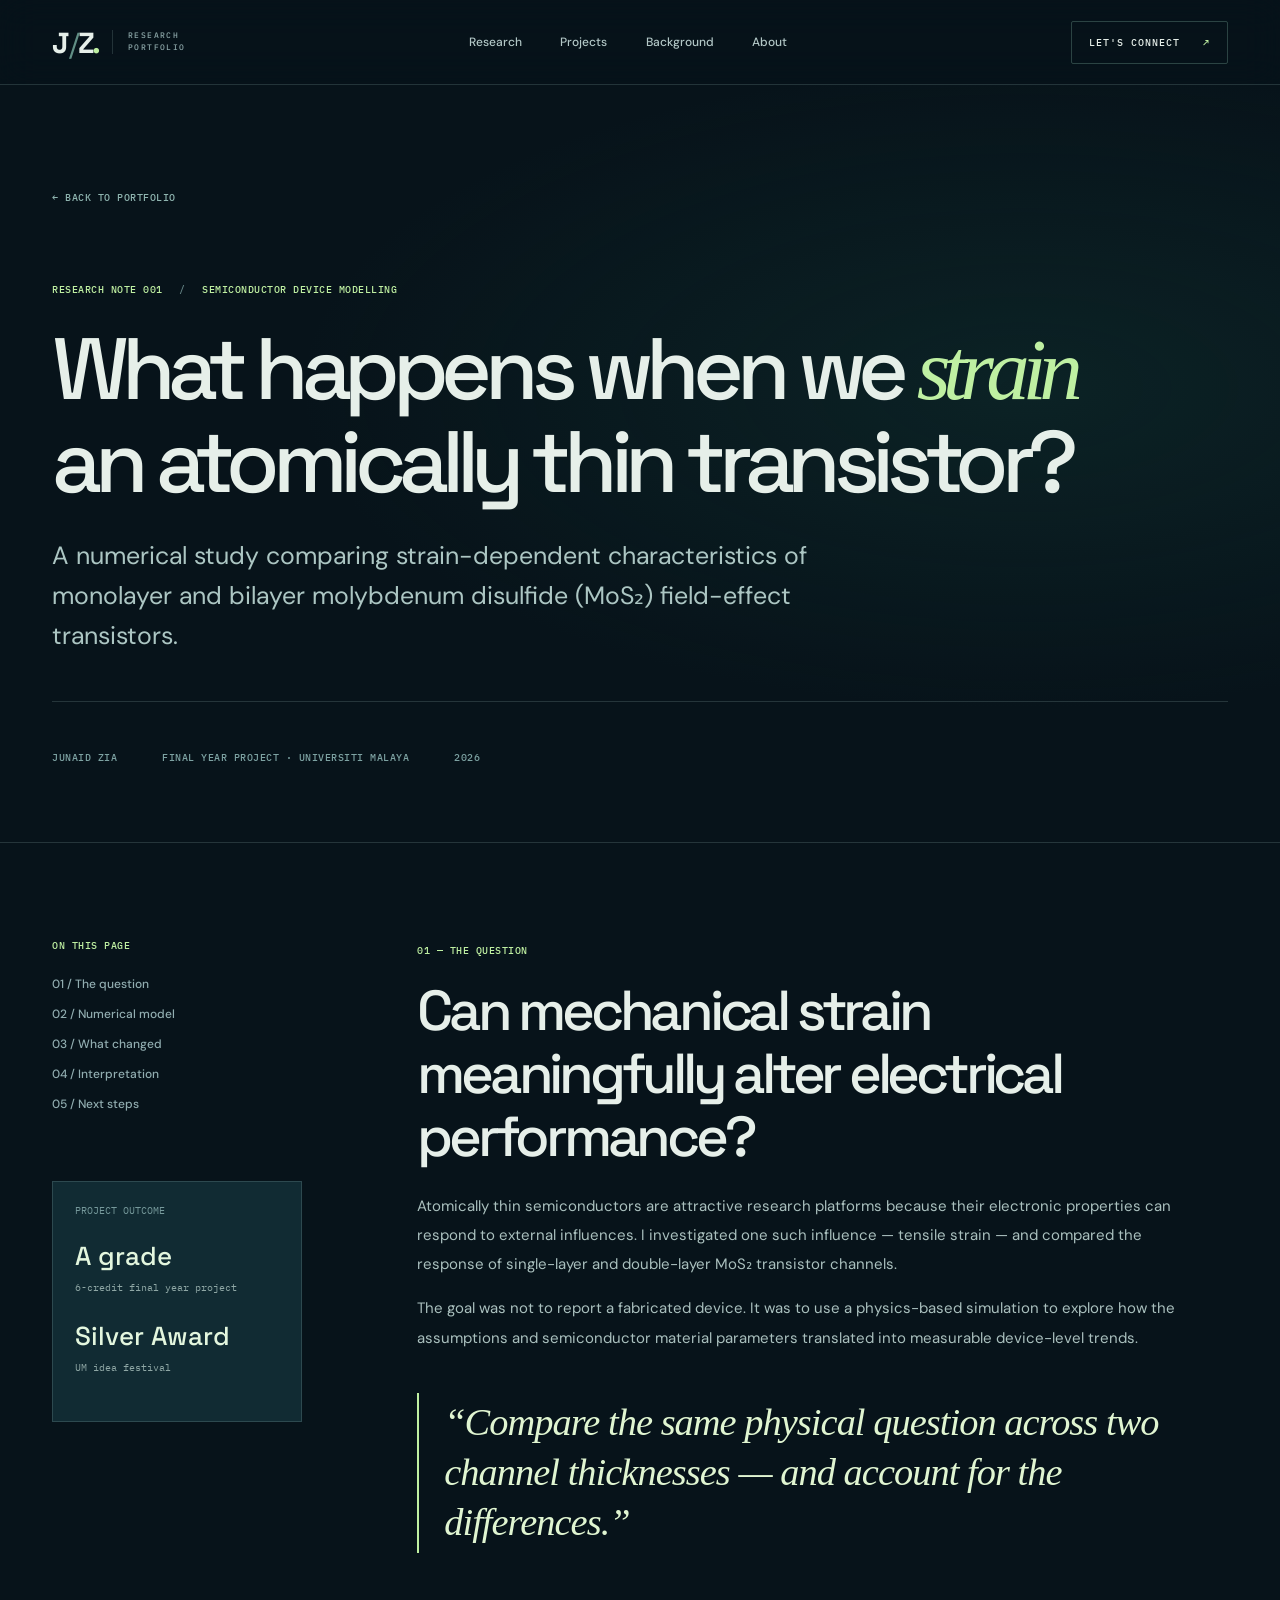
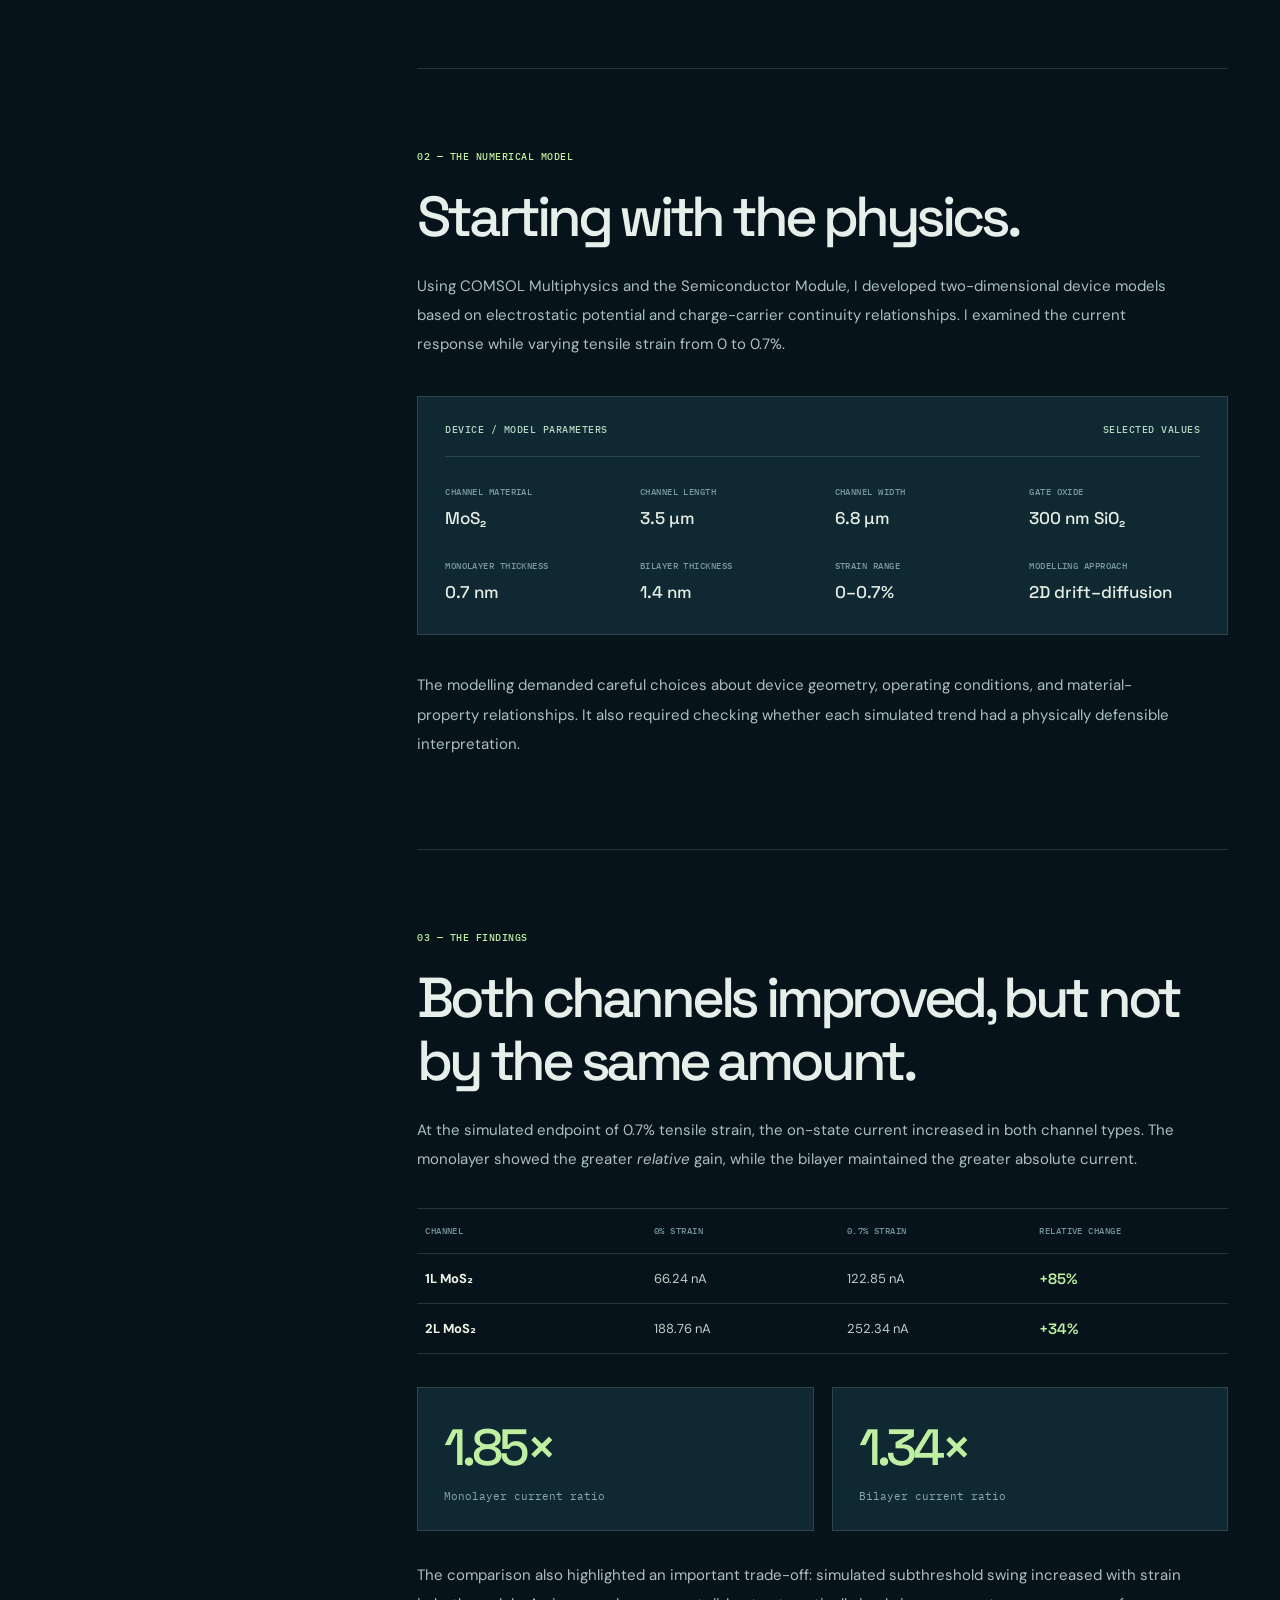
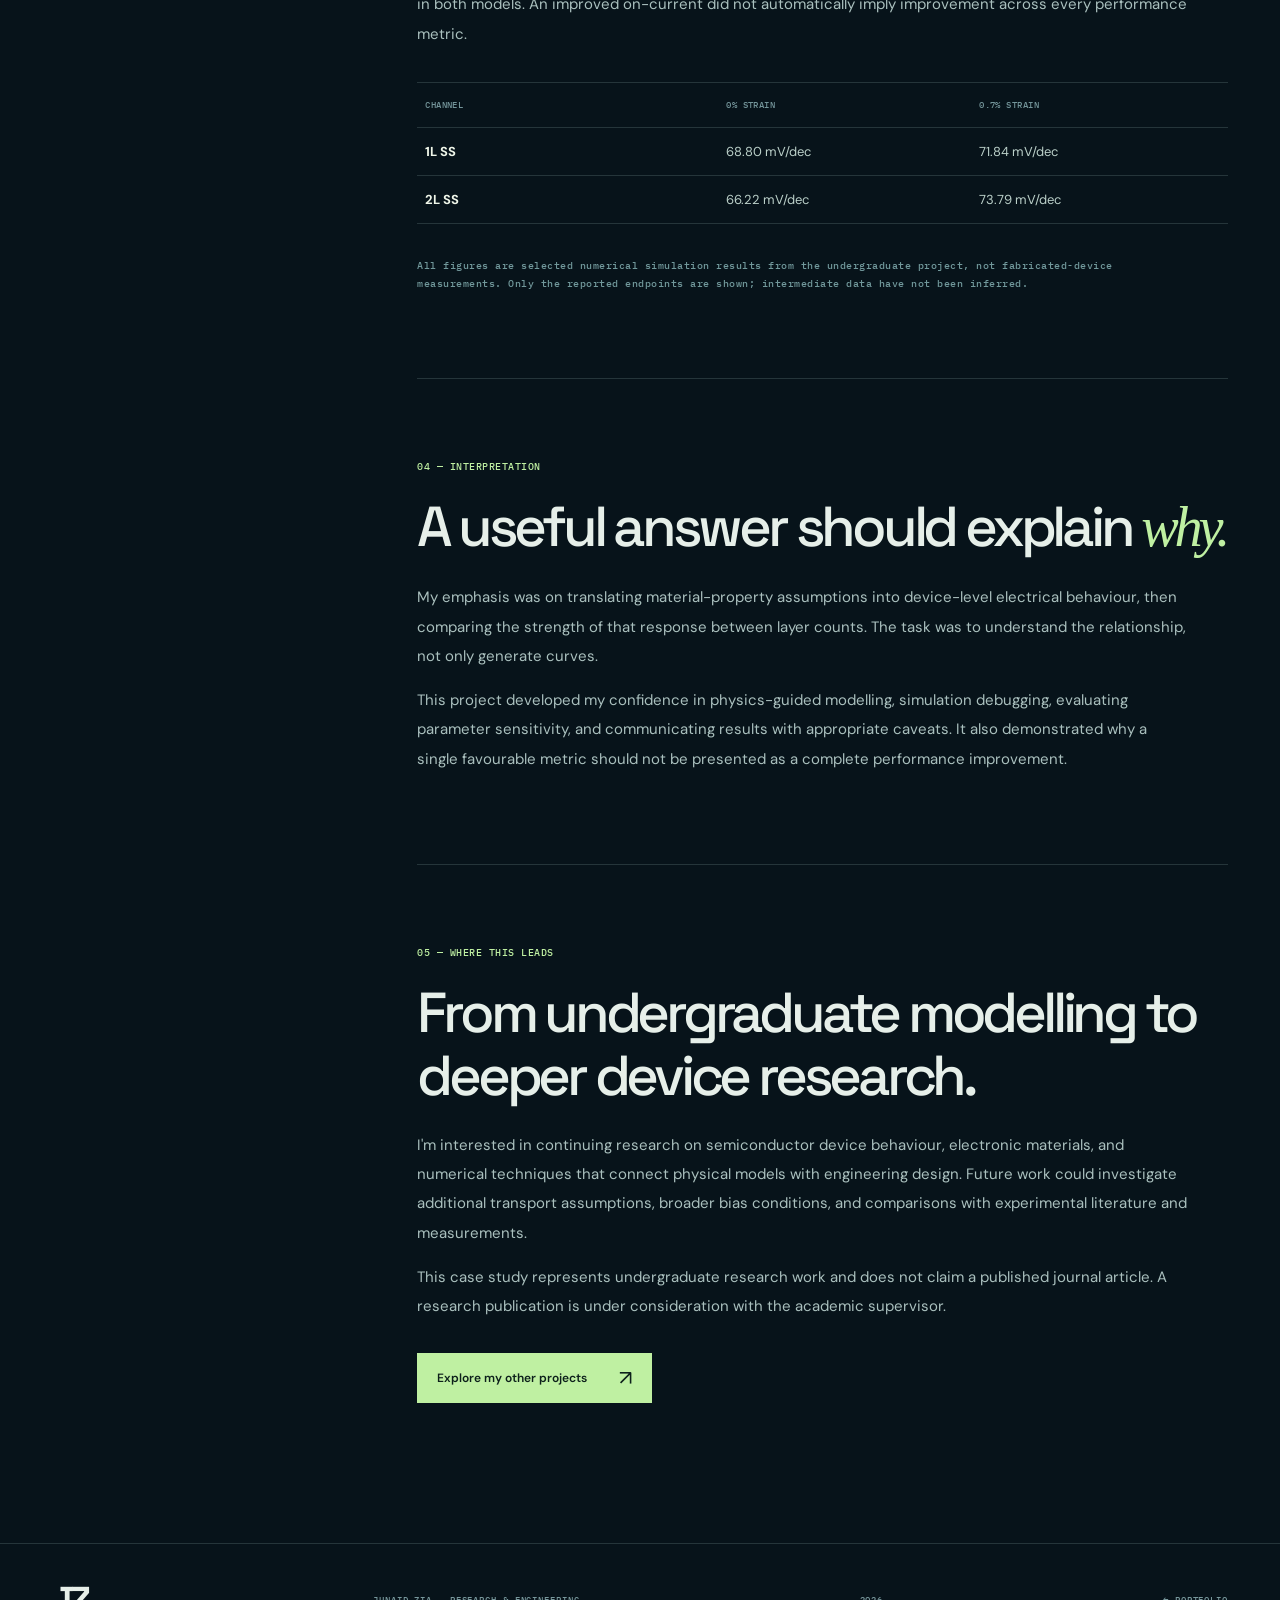
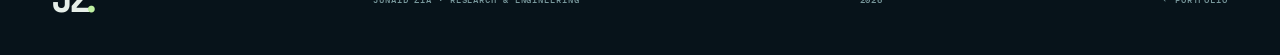
==== research.html @ 9c941b75 "Add files via upload" ====
<!DOCTYPE html>
<html lang="en"><head><meta charset="UTF-8"><meta name="viewport" content="width=device-width,initial-scale=1"><meta name="theme-color" content="#07131a"><meta name="description" content="An undergraduate research case study on strain-dependent performance of monolayer and bilayer MoS₂ transistors, including numerical modelling and key results."><link rel="icon" href="favicon.svg" type="image/svg+xml"><link rel="preconnect" href="https://fonts.googleapis.com"><link rel="preconnect" href="https://fonts.gstatic.com" crossorigin><link href="https://fonts.googleapis.com/css2?family=DM+Sans:wght@400;450;500;600;700&family=Space+Grotesk:wght@400;500;600;700&family=IBM+Plex+Mono:wght@400;500;600&display=swap" rel="stylesheet"><link rel="stylesheet" href="styles.css"><title>MoS₂ Field-Effect Transistors — Research Case Study | Junaid Zia</title></head>
<body><a class="skip-link" href="#main">Skip to content</a><header class="site-header"><div class="container nav-bar"><a href="index.html" class="brand"><span class="brand-mark">J<span class="mark-slit">/</span>Z<span class="brand-dot">.</span></span><span class="brand-sub">RESEARCH<br>PORTFOLIO</span></a><nav class="nav-links" id="site-nav" aria-label="Main navigation"><a href="index.html#work">Research</a><a href="index.html#projects">Projects</a><a href="index.html#experience">Background</a><a href="index.html#about">About</a></nav><a href="index.html#connect" class="nav-cta">LET'S CONNECT <span aria-hidden="true">↗</span></a><button class="menu-toggle" type="button" aria-label="Open navigation" aria-expanded="false" aria-controls="site-nav"><span></span><span></span></button></div></header>
<main id="main"><section class="article-hero"><div class="container"><a class="article-back" href="index.html#work">← BACK TO PORTFOLIO</a><div class="article-label">RESEARCH NOTE 001 <span>/</span> SEMICONDUCTOR DEVICE MODELLING</div><h1>What happens when we <em>strain</em> an atomically thin transistor?</h1><p class="article-deck">A numerical study comparing strain-dependent characteristics of monolayer and bilayer molybdenum disulfide (MoS₂) field-effect transistors.</p><div class="article-meta"><span>JUNAID ZIA</span><span>FINAL YEAR PROJECT · UNIVERSITI MALAYA</span><span>2026</span></div></div></section>
<section class="article-body"><div class="container article-layout"><aside class="article-aside"><div class="side-sticky"><span class="side-label">ON THIS PAGE</span><a href="#question">01 / The question</a><a href="#model">02 / Numerical model</a><a href="#findings">03 / What changed</a><a href="#interpretation">04 / Interpretation</a><a href="#next">05 / Next steps</a><div class="aside-callout"><span>PROJECT OUTCOME</span><strong>A grade</strong><small>6-credit final year project</small><strong>Silver Award</strong><small>UM idea festival</small></div></div></aside><div class="article-content"><section id="question" class="article-block"><span class="article-number">01 — THE QUESTION</span><h2>Can mechanical strain meaningfully alter electrical performance?</h2><p>Atomically thin semiconductors are attractive research platforms because their electronic properties can respond to external influences. I investigated one such influence — tensile strain — and compared the response of single-layer and double-layer MoS₂ transistor channels.</p><p>The goal was not to report a fabricated device. It was to use a physics-based simulation to explore how the assumptions and semiconductor material parameters translated into measurable device-level trends.</p><div class="research-pullquote">“Compare the same physical question across two channel thicknesses — and account for the differences.”</div></section>
<section id="model" class="article-block"><span class="article-number">02 — THE NUMERICAL MODEL</span><h2>Starting with the physics.</h2><p>Using COMSOL Multiphysics and the Semiconductor Module, I developed two-dimensional device models based on electrostatic potential and charge-carrier continuity relationships. I examined the current response while varying tensile strain from 0 to 0.7%.</p><div class="research-parameter-card"><div class="param-title"><span>DEVICE / MODEL PARAMETERS</span><span>SELECTED VALUES</span></div><div class="parameter-grid"><div><small>CHANNEL MATERIAL</small><strong>MoS₂</strong></div><div><small>CHANNEL LENGTH</small><strong>3.5 µm</strong></div><div><small>CHANNEL WIDTH</small><strong>6.8 µm</strong></div><div><small>GATE OXIDE</small><strong>300 nm SiO₂</strong></div><div><small>MONOLAYER THICKNESS</small><strong>0.7 nm</strong></div><div><small>BILAYER THICKNESS</small><strong>1.4 nm</strong></div><div><small>STRAIN RANGE</small><strong>0–0.7%</strong></div><div><small>MODELLING APPROACH</small><strong>2D drift–diffusion</strong></div></div></div><p>The modelling demanded careful choices about device geometry, operating conditions, and material-property relationships. It also required checking whether each simulated trend had a physically defensible interpretation.</p></section>
<section id="findings" class="article-block"><span class="article-number">03 — THE FINDINGS</span><h2>Both channels improved, but not by the same amount.</h2><p>At the simulated endpoint of 0.7% tensile strain, the on-state current increased in both channel types. The monolayer showed the greater <em>relative</em> gain, while the bilayer maintained the greater absolute current.</p><div class="research-data-table"><div class="data-header"><span>CHANNEL</span><span>0% STRAIN</span><span>0.7% STRAIN</span><span>RELATIVE CHANGE</span></div><div class="data-row"><strong>1L MoS₂</strong><span>66.24 nA</span><span>122.85 nA</span><em>+85%</em></div><div class="data-row"><strong>2L MoS₂</strong><span>188.76 nA</span><span>252.34 nA</span><em>+34%</em></div></div><div class="finding-stats"><div><strong>1.85×</strong><p>Monolayer current ratio</p></div><div><strong>1.34×</strong><p>Bilayer current ratio</p></div></div><p>The comparison also highlighted an important trade-off: simulated subthreshold swing increased with strain in both models. An improved on-current did not automatically imply improvement across every performance metric.</p><div class="research-data-table swing-table"><div class="data-header"><span>CHANNEL</span><span>0% STRAIN</span><span>0.7% STRAIN</span></div><div class="data-row"><strong>1L SS</strong><span>68.80 mV/dec</span><span>71.84 mV/dec</span></div><div class="data-row"><strong>2L SS</strong><span>66.22 mV/dec</span><span>73.79 mV/dec</span></div></div><p class="small-note">All figures are selected numerical simulation results from the undergraduate project, not fabricated-device measurements. Only the reported endpoints are shown; intermediate data have not been inferred.</p></section>
<section id="interpretation" class="article-block"><span class="article-number">04 — INTERPRETATION</span><h2>A useful answer should explain <em>why.</em></h2><p>My emphasis was on translating material-property assumptions into device-level electrical behaviour, then comparing the strength of that response between layer counts. The task was to understand the relationship, not only generate curves.</p><p>This project developed my confidence in physics-guided modelling, simulation debugging, evaluating parameter sensitivity, and communicating results with appropriate caveats. It also demonstrated why a single favourable metric should not be presented as a complete performance improvement.</p></section>
<section id="next" class="article-block"><span class="article-number">05 — WHERE THIS LEADS</span><h2>From undergraduate modelling to deeper device research.</h2><p>I'm interested in continuing research on semiconductor device behaviour, electronic materials, and numerical techniques that connect physical models with engineering design. Future work could investigate additional transport assumptions, broader bias conditions, and comparisons with experimental literature and measurements.</p><p>This case study represents undergraduate research work and does not claim a published journal article. A research publication is under consideration with the academic supervisor.</p><a href="index.html#projects" class="button button-primary"><span>Explore my other projects</span><span class="button-arrow" aria-hidden="true">↗</span></a></section></div></div></section></main><footer class="footer"><div class="container footer-layout"><a href="index.html" class="footer-brand">JZ<span>.</span></a><span>JUNAID ZIA · RESEARCH & ENGINEERING</span><span>2026</span><a href="index.html">← PORTFOLIO</a></div></footer><script src="script.js" defer></script></body></html>
---- styles.css ----
:root{--bg:#07131a;--bg2:#091a21;--bg3:#102630;--ink:#e6efe9;--dim:#95a7a9;--quiet:#668087;--stroke:rgba(190,230,222,.16);--mint:#bff0a2;--mint2:#69d5b3;--font-head:'Space Grotesk','DM Sans',system-ui,sans-serif;--font-body:'DM Sans',system-ui,sans-serif;--mono:'IBM Plex Mono',monospace}
*{box-sizing:border-box}html{scroll-behavior:smooth;scroll-padding-top:92px}body{margin:0;background:var(--bg);color:var(--ink);font-family:var(--font-body);-webkit-font-smoothing:antialiased}body::selection{background:var(--mint);color:var(--bg)}a{color:inherit;text-decoration:none}button{font:inherit}svg{display:block;max-width:100%}.container{width:min(1420px,calc(100% - 104px));margin-inline:auto}.section{padding:135px 0}.section-frame{position:relative}h1,h2,h3,p{margin-top:0}h1,h2,h3{font-family:var(--font-head)}h2{font-size:clamp(45px,6.1vw,91px);letter-spacing:-.075em;line-height:1.04;font-weight:500}h3{font-weight:500}.serif-italic{font-family:Georgia,'Times New Roman',serif;font-style:italic;font-weight:400;letter-spacing:-.075em;color:var(--mint)}.overline,.section-index,.kicker,.tagline,.project-category,.project-tags,.band-label{font:500 11px/1.5 var(--mono);letter-spacing:.11em}.overline{color:var(--mint2);margin-bottom:16px}.section-index{color:#aac6c1;display:inline-block}.section-index span{opacity:.4;padding:0 9px}.skip-link{position:absolute;z-index:100;top:-60px;left:20px;background:var(--mint);color:#091a21;padding:12px 20px}.skip-link:focus{top:10px}.site-header{position:sticky;top:0;z-index:50;border-bottom:1px solid var(--stroke);background:rgba(7,19,26,.84);backdrop-filter:blur(18px);-webkit-backdrop-filter:blur(18px)}.nav-bar{height:84px;display:flex;align-items:center;justify-content:space-between;gap:30px}.brand{display:flex;align-items:center;gap:15px}.brand-mark{font:700 29px/1 var(--font-head);letter-spacing:-.12em}.mark-slit{color:#618f85;padding:0 2px;font-weight:400}.brand-dot,.footer-brand span{color:var(--mint)}.brand-sub{font:500 8px/1.45 var(--mono);letter-spacing:.17em;color:#8ea8aa;border-left:1px solid var(--stroke);padding-left:15px}.nav-links{display:flex;align-items:center;gap:clamp(20px,3vw,47px);font:500 12px var(--font-body);color:#b2c7c6}.nav-links a,.footer a,.button,.nav-cta{transition:color .25s,background .25s,transform .25s,border-color .25s}.nav-links a:hover,.footer a:hover{color:var(--mint)}.nav-cta{border:1px solid #83b2a14f;border-radius:2px;padding:14px 17px;font:500 10px var(--mono);letter-spacing:.1em;white-space:nowrap}.nav-cta span{color:var(--mint);padding-left:16px}.nav-cta:hover{border-color:var(--mint);background:#bff0a20b}.menu-toggle{display:none}.hero{overflow:hidden;min-height:735px;border-bottom:1px solid var(--stroke)}.hero-grid-glow{position:absolute;inset:0;pointer-events:none;background:radial-gradient(ellipse 62% 65% at 77% 48%,rgba(51,120,116,.14),transparent 70%),linear-gradient(90deg,transparent 49.95%,rgba(160,210,190,.05) 50%,transparent 50.1%);opacity:1}.hero-layout{position:relative;display:grid;grid-template-columns:minmax(0,1.1fr) minmax(0,.9fr);gap:44px;min-height:680px;align-items:center;padding-top:55px;padding-bottom:60px}.hero-copy{padding:26px 0 0;position:relative;z-index:2}.kicker{color:#b6cfc9;margin-bottom:31px}.kicker-sep{color:#5a7a7e;padding:0 11px}.availability-dot{width:7px;height:7px;display:inline-block;background:var(--mint);border-radius:50%;margin-right:9px;box-shadow:0 0 15px #8ed7a270}.hero h1{font-weight:500;font-size:clamp(58px,6.45vw,105px);line-height:1.02;letter-spacing:-.086em;margin:0 0 28px;white-space:nowrap}.hero h1 em{font-family:Georgia,'Times New Roman',serif;font-weight:400;letter-spacing:-.088em;color:var(--mint)}.hero-outline{color:#e5eee8}.terminal-dot{color:var(--mint)}.hero-subtitle{font:500 clamp(17px,1.5vw,23px)/1.44 var(--font-head);max-width:565px;letter-spacing:-.03em;margin-bottom:17px}.hero-bio{font-size:14px;color:var(--dim);line-height:1.85;max-width:555px;margin-bottom:26px}.hero-bio strong{color:#deeee4;font-weight:600}.hero-actions{display:flex;align-items:center;gap:23px;flex-wrap:wrap}.button{display:inline-flex;align-items:center;justify-content:space-between;gap:32px;padding:16px 19px;font:600 12px var(--font-body);border:1px solid transparent}.button-primary{background:var(--mint);color:#0d201b}.button-primary:hover{background:#d8ffd2;transform:translateY(-2px)}.button-arrow{font-size:21px;font-weight:400;line-height:13px}.button-ghost{color:#d2dfd7;padding-left:0}.button-ghost:hover{color:var(--mint)}.hero-stats{display:flex;gap:27px;align-items:center;margin-top:65px}.hero-stat{display:flex;gap:12px;align-items:flex-start}.hero-stat strong{font:500 31px/1 var(--font-head);letter-spacing:-.065em}.mint{color:var(--mint)}.hero-stat>span{padding-top:3px;font:500 10px/1.5 var(--mono);color:#dcece4;white-space:nowrap;letter-spacing:-.02em}.hero-stat small{font:400 8px/2 var(--mono);color:#7d999e;letter-spacing:0}.stat-rule{height:37px;width:1px;background:var(--stroke);flex:none}.hero-visual{position:relative;min-height:550px;overflow:hidden;border:1px solid rgba(152,202,184,.16);background:linear-gradient(135deg,rgba(26,54,62,.34),rgba(8,28,35,.68) 65%);box-shadow:inset 0 0 130px #203e3e29,0 20px 100px rgba(0,0,0,.12)}.hero-visual::before,.feature-visual::before{content:"";position:absolute;inset:0;pointer-events:none;background-image:linear-gradient(to right,#b9d8c908 1px,transparent 1px),linear-gradient(to bottom,#b9d8c908 1px,transparent 1px);background-size:36px 36px}.visual-topline,.visual-bottomline,.card-toplabel,.project-art-title,.project-art-bottom{position:absolute;z-index:5;left:25px;right:25px;display:flex;justify-content:space-between;gap:12px;font:500 9px var(--mono);letter-spacing:.09em;color:#9cb5b4}.visual-topline{top:24px}.visual-topline i{display:inline-block;background:var(--mint2);width:6px;height:6px;border-radius:100%;margin-right:9px}.visual-bottomline{bottom:21px;color:#79979b}.tiny-mint{color:var(--mint)}.lab-art{height:550px;position:relative}.device-svg{width:min(116%,700px);height:100%;position:absolute;left:50%;top:0;transform:translateX(-50%);filter:drop-shadow(0 25px 24px #0003)}.crosshair{position:absolute;width:16px;height:16px;border:1px solid #90b8ac3d;z-index:2}.crosshair::before,.crosshair::after{content:"";position:absolute;background:#93c2ac65}.crosshair::before{height:1px;width:24px;left:-5px;top:7px}.crosshair::after{width:1px;height:24px;top:-5px;left:7px}.crosshair-a{top:100px;left:38px}.crosshair-b{bottom:109px;right:36px}.art-annotation{position:absolute;z-index:3;font-family:var(--mono)}.art-annotation span{display:block;font-size:9px;color:#7a9e9d;margin-bottom:5px}.art-annotation strong{font-size:16px;color:#e2f9d6;font-weight:500}.art-annotation small{display:block;color:#78989a;font-size:8px;line-height:1.7;margin-top:7px}.annotation-left{top:146px;left:27px}.annotation-right{bottom:111px;right:19px}.scan-line{position:absolute;left:0;right:0;top:28%;height:1px;background:linear-gradient(90deg,transparent,#bafca65b,transparent);box-shadow:0 0 21px #bafca633;animation:scan 8s ease-in-out infinite alternate}@keyframes scan{to{top:82%}}.hero-bottom{display:flex;justify-content:space-between;align-items:center;position:relative;margin-top:-31px;padding-bottom:17px;font:500 9px var(--mono);color:#719193;letter-spacing:.16em}.vertical-arrow{font-size:20px;color:var(--mint)}.expertise-band{background:#10252d;border-bottom:1px solid var(--stroke)}.expertise-row{min-height:90px;display:flex;justify-content:space-between;align-items:center;gap:17px;font:500 11px var(--mono);letter-spacing:.04em;color:#d0e2d9}.expertise-row .band-label{font-size:9px;color:#729295;max-width:100px}.expertise-row i{width:4px;height:4px;border:1px solid #a8e8ad;transform:rotate(45deg);flex-shrink:0}.section-heading{display:grid;grid-template-columns:220px minmax(0,1fr) minmax(250px,.47fr);align-items:end;gap:38px;margin-bottom:60px}.section-heading h2{margin-bottom:0}.section-heading .section-index{align-self:start;padding-top:10px}.section-intro{color:var(--dim);font-size:15px;line-height:1.85;max-width:325px;margin-bottom:6px}.feature-card{display:grid;grid-template-columns:minmax(0,1.06fr) minmax(0,.94fr);min-height:550px;border:1px solid var(--stroke);background:linear-gradient(130deg,#0f2931,#091d25)}.feature-visual{position:relative;min-height:550px;overflow:hidden;border-right:1px solid var(--stroke);background:radial-gradient(ellipse at 50% 25%,#183d4160,transparent 65%)}.card-toplabel{top:26px}.plot-title{position:absolute;top:118px;left:47px;font:500 19px var(--font-head);letter-spacing:-.03em;color:#dbf0e5}.plot-title span{font:400 12px var(--mono);color:#77989f}.bar-plot{position:absolute;top:180px;left:45px;right:40px}.plot-gridlines{display:flex;justify-content:space-between;margin:0 45px 30px 115px;color:#648b8e;font:10px var(--mono)}.bar-row{display:grid;grid-template-columns:109px minmax(0,1fr) 44px;align-items:center;gap:6px;margin-bottom:31px}.bar-row-label strong{display:block;font:500 13px var(--font-head)}.bar-row-label small{display:block;font:10px var(--mono);color:#668b91;margin-top:5px}.bar-track{height:78px;display:flex;flex-direction:column;justify-content:center;gap:9px;position:relative;border-left:1px solid #749a9d65;background:linear-gradient(to right,transparent calc(25% - .5px),#80bdb613 calc(25% - .5px),#80bdb613 25%,transparent 25%,transparent calc(50% - .5px),#80bdb613 calc(50% - .5px),#80bdb613 50%,transparent 50%,transparent calc(75% - .5px),#80bdb613 calc(75% - .5px),#80bdb613 75%,transparent 75%)}.bar{height:24px;width:var(--percent);border-radius:0 2px 2px 0;display:flex;align-items:center;justify-content:flex-end;padding-right:7px;position:relative;animation:bar-fill 1.5s ease both}.bar.before{background:#4f8e90}.bar.after{background:var(--mint)}.bar span{font:600 10px var(--mono);color:#0f262a}.bar.before span{color:#ecfcf5}@keyframes bar-fill{from{width:0}}.gain-tag{font:500 11px var(--mono);color:var(--mint);text-align:right}.plot-legend{position:absolute;left:45px;bottom:87px;display:flex;gap:25px;font:500 9px var(--mono);color:#9ab4b5}.plot-legend span{display:flex;gap:8px;align-items:center}.plot-legend i{width:16px;height:7px;display:inline-block}.legend-before{background:#4f8e90}.legend-after{background:var(--mint)}.feature-footnote{position:absolute;bottom:27px;left:45px;right:32px;color:#6b9197;font:9px/1.5 var(--mono)}.feature-copy{padding:48px clamp(30px,4vw,70px) 44px;display:flex;flex-direction:column;justify-content:center}.tagline{color:var(--mint2);margin-bottom:24px}.tagline span{color:#67868a;margin:0 8px}.feature-copy h3{font-size:clamp(26px,2.55vw,42px);line-height:1.2;letter-spacing:-.055em;margin-bottom:24px}.feature-copy h3 span{color:#91b5b2}.feature-copy p{color:#97afb0;font-size:13px;line-height:1.85;margin-bottom:12px}.result-grid{display:grid;grid-template-columns:1fr 1fr;gap:15px;margin:23px 0}.result-grid>div{border-top:1px solid var(--stroke);padding-top:15px}.result-grid strong{display:block;font:500 37px var(--font-head);letter-spacing:-.07em;color:var(--mint)}.result-grid small{font:500 9px var(--mono);letter-spacing:.04em;color:#7c9da2}.mini-tags,.project-tags{display:flex;flex-wrap:wrap;gap:7px}.mini-tags span,.project-tags span{font:500 9px var(--mono);letter-spacing:.04em;border:1px solid #86bdb42d;padding:7px 8px;color:#a4bdbb}.inline-note{font:12px var(--font-body);color:#d4e4da;margin-top:23px}.note-icon{color:var(--mint);font-size:15px;padding-right:7px}.project-section{padding-top:8px}.section-heading-simple{grid-template-columns:220px 1fr}.project-grid{display:grid;grid-template-columns:repeat(2,minmax(0,1fr));gap:24px}.project-card{background:#0b2028;border:1px solid var(--stroke);overflow:hidden;transition:border-color .3s,transform .35s}.project-card:hover{border-color:#8dc9ad82;transform:translateY(-4px)}.project-art{height:318px;position:relative;background:radial-gradient(ellipse at 55% 40%,#24535660,transparent 62%),#112d37;overflow:hidden;border-bottom:1px solid var(--stroke)}.wafer-art{background:radial-gradient(ellipse at 54% 55%,#19464b9a,transparent 70%),#102834}.wearable-art{background:radial-gradient(ellipse at 51% 49%,#153d47a8,transparent 67%),#0f2932}.project-art::after{content:"";position:absolute;inset:0;background:linear-gradient(to right,#aacccb0a 1px,transparent 1px),linear-gradient(to bottom,#aacccb0a 1px,transparent 1px);background-size:28px 28px;pointer-events:none}.project-art-title{top:22px;left:24px;right:24px}.project-art-bottom{bottom:22px;left:24px;right:24px;color:#71999e}.wafer-svg,.wearable-svg{position:absolute;width:94%;height:86%;left:3%;top:7%;filter:drop-shadow(0 8px 35px #0003)}.project-text{padding:35px 35px 33px}.project-heading-line{display:flex;gap:8px;align-items:center;justify-content:space-between}.project-category{color:#7fb8a9;margin:0}.project-award{font:500 9px var(--mono);border:1px solid #c5ef9a76;color:var(--mint);padding:6px 9px;white-space:nowrap}.project-award-muted{border-color:#7eaab044;color:#92acb2}.project-text h3{font-size:clamp(26px,2.5vw,36px);letter-spacing:-.058em;margin:25px 0 14px;line-height:1.2}.project-text p:not(.project-category){color:#99adb1;line-height:1.85;font-size:13px;min-height:96px}.project-tags{margin:22px 0 30px}.project-meta{border-top:1px solid var(--stroke);padding-top:19px;display:flex;justify-content:space-between;font:500 11px var(--font-body);color:#d7e7db}.project-meta span{color:var(--mint)}.visual-disclaimer{font:10px/1.7 var(--mono);color:#68858d;margin-top:21px}.principle-section{background:#0c222a;border-top:1px solid var(--stroke);border-bottom:1px solid var(--stroke)}.principle-layout{display:grid;grid-template-columns:1fr 1fr;gap:10vw}.principle-lead .section-index{margin-bottom:86px}.principle-lead h2{margin-bottom:28px}.principle-lead>p:last-child{color:var(--dim);font-size:14px;line-height:1.95;max-width:470px}.principle-list{padding-top:89px}.principle-item{display:grid;grid-template-columns:40px 1fr 24px;gap:20px;border-top:1px solid #75918f36;padding:27px 0}.principle-item:last-child{border-bottom:1px solid #75918f36}.principle-item>span:first-child{font:500 11px var(--mono);color:#6c928f}.principle-item h3{font-size:22px;letter-spacing:-.045em;margin:0 0 8px}.principle-item p{font-size:12px;line-height:1.85;color:var(--dim);margin:0}.principle-symbol{color:var(--mint)}.background-section{padding-bottom:140px}.experience-layout{display:grid;grid-template-columns:minmax(0,1.2fr) minmax(310px,.73fr);gap:9vw}.experience-list{border-top:1px solid var(--stroke)}.experience-row{position:relative;padding:31px 0 31px 35px;border-bottom:1px solid var(--stroke)}.experience-dot{position:absolute;left:0;top:39px;background:var(--mint);height:9px;width:9px;border-radius:50%;box-shadow:0 0 0 6px #bff0a212}.experience-top{display:flex;justify-content:space-between;gap:18px;align-items:baseline}.experience-top h3{font-size:26px;letter-spacing:-.05em;margin:0 0 10px}.experience-top span{font:10px var(--mono);color:#82a5a5}.experience-row p{font-size:13px;line-height:1.8;color:var(--dim);margin:0;max-width:650px}.recognition{background:#112a32;border:1px solid var(--stroke);padding:26px 30px;align-self:start}.recognition-head{display:flex;justify-content:space-between;font:500 10px var(--mono);color:#a4c9c2;padding:0 0 17px;border-bottom:1px solid var(--stroke)}.recognition-head span:last-child{color:var(--mint);font-size:18px}.recognition-item{display:grid;grid-template-columns:47px 1fr;gap:9px;border-bottom:1px solid var(--stroke);padding:25px 0}.recognition-number{font:500 11px var(--mono);color:#7c9d9c;padding-top:5px}.recognition-item strong{font:500 24px var(--font-head);letter-spacing:-.055em}.recognition-item p{font-size:12px;line-height:1.7;color:#94acad;margin:8px 0 0}.recognition-footer{margin-top:26px;font:500 9px var(--mono);color:#668f90;letter-spacing:.16em}.about-section{background:#10262d;border-top:1px solid var(--stroke)}.about-layout{display:grid;grid-template-columns:minmax(300px,.83fr) minmax(0,1.17fr);gap:10vw;align-items:center}.about-visual{height:550px;position:relative;overflow:hidden;background:radial-gradient(circle at 49% 49%,#244e4c 1%,#102d36 29%,#0c1d27 70%);border:1px solid var(--stroke)}.about-visual::before{content:"";position:absolute;inset:0;background:linear-gradient(30deg,transparent 49.9%,#afd4c410 50%,transparent 50.1%),linear-gradient(150deg,transparent 49.9%,#afd4c410 50%,transparent 50.1%)}.about-orbit{border:1px solid #c0f4ce29;border-radius:50%;position:absolute;inset:12%;transform:rotate(35deg) scaleY(.46)}.orbit-two{inset:22%;transform:rotate(-38deg) scaleY(.83);border-color:#c0f4ce40}.orbit-three{inset:4%;transform:rotate(70deg) scaleY(.85);border-color:#c0f4ce15}.about-symbol{position:absolute;inset:0;display:flex;align-items:center;justify-content:center;font:500 clamp(100px,13vw,190px) var(--font-head);letter-spacing:-.14em;color:#c3ecd5;text-shadow:0 0 75px #75e3aa30}.about-symbol span{font-size:.4em;align-self:center;padding:0 .2em;color:#79b4a0}.about-corner{position:absolute;font:500 9px var(--mono);color:#7da5a3;letter-spacing:.1em}.top-left{top:22px;left:25px}.bottom-right{bottom:20px;right:25px}.about-copy .section-index{margin-bottom:63px}.about-copy h2{font-size:clamp(41px,4.7vw,70px);margin-bottom:31px}.about-copy>p:not(.overline){font-size:14px;line-height:1.93;color:#9eb6b6;max-width:620px}.about-facts{display:grid;gap:13px;margin-top:29px;padding-top:25px;border-top:1px solid var(--stroke)}.about-facts>div{display:grid;grid-template-columns:136px 1fr;gap:12px}.about-facts span{font:500 9px var(--mono);color:#77a0a1}.about-facts strong{font:500 12px var(--font-body);color:#e2f0e5}.connect-section{padding:130px 0 120px;background:radial-gradient(ellipse at 85% 50%,#1e554b4c,transparent 43%),#071b22}.connect-layout{display:grid;grid-template-columns:1fr .38fr;gap:9vw;align-items:center}.connect-layout h2{font-size:clamp(52px,6.7vw,105px);margin:30px 0 24px;line-height:1.04}.connect-layout p{font-size:15px;line-height:1.85;color:#a5bab9;max-width:550px}.contact-links{margin-top:30px}.contact-decor{height:300px;position:relative;display:flex;align-items:center;justify-content:center}.big-asterisk{font:220px Georgia,serif;color:#baf1a5;animation:asterisk 38s linear infinite}.circle-label{position:absolute;bottom:0;right:0;font:9px var(--mono);letter-spacing:.16em;color:#679a97}@keyframes asterisk{to{transform:rotate(360deg)}}.footer{border-top:1px solid var(--stroke);background:#07131a}.footer-layout{height:111px;display:flex;justify-content:space-between;align-items:center;gap:20px}.footer-brand{font:700 36px var(--font-head);letter-spacing:-.12em}.footer-layout>span,.footer-layout>a:last-child{font:500 9px var(--mono);letter-spacing:.1em;color:#78989c}.reveal{opacity:0;transform:translateY(22px);transition:opacity .8s ease,transform .8s ease}.reveal.visible{opacity:1;transform:translateY(0)}.cursor-halo{pointer-events:none;position:fixed;z-index:5;width:330px;height:330px;border-radius:50%;background:radial-gradient(circle,#a4f3ba0b,transparent 70%);transform:translate(-50%,-50%);opacity:0;transition:opacity .35s}
@media(min-width:1500px){.hero h1{font-size:105px}.hero-layout{gap:75px}}@media(max-width:1250px){.container{width:min(1200px,calc(100% - 72px))}.hero h1{font-size:clamp(57px,6vw,89px)}.hero-layout{gap:22px}.hero-stat{gap:8px}.hero-stats{gap:14px}.hero-stat strong{font-size:26px}.hero-stat>span{font-size:8px}.hero-stat small{font-size:7px}.section-heading{grid-template-columns:150px 1fr 230px}.section-heading-simple{grid-template-columns:150px 1fr}.feature-copy{padding:36px}.expertise-row{font-size:9px}}@media(max-width:1020px){.nav-links{gap:22px}.nav-cta{display:none}.hero-layout{grid-template-columns:1fr;min-height:unset;padding-top:80px}.hero h1{font-size:clamp(59px,9vw,105px)}.hero-bio{max-width:620px}.hero-stats{margin:45px 0 15px}.hero-visual{min-height:430px}.lab-art{height:480px}.hero-bottom{margin-top:0}.section-heading{grid-template-columns:1fr 1fr}.section-heading>.section-index{grid-column:1/-1}.section-heading .section-intro{align-self:end}.section-heading-simple{grid-template-columns:1fr}.section-heading-simple>.section-index{grid-column:1}.feature-card{grid-template-columns:1fr}.feature-visual{min-height:520px;border-right:0;border-bottom:1px solid var(--stroke)}.feature-copy{padding:55px}.project-grid{gap:18px}.project-text{padding:27px}.project-art{height:280px}.principle-layout{gap:5vw}.experience-layout{gap:4vw}.about-layout{gap:5vw}.about-visual{height:480px}}@media(max-width:760px){.container{width:calc(100% - 38px)}.site-header .nav-bar{height:69px}.brand-mark{font-size:27px}.brand-sub{font-size:7px}.menu-toggle{display:flex;flex-direction:column;justify-content:center;gap:6px;width:44px;height:44px;border:1px solid var(--stroke);background:transparent;color:var(--ink);padding:10px;cursor:pointer}.menu-toggle span{height:2px;width:100%;background:var(--ink)}.nav-links{display:none;position:absolute;top:69px;left:0;right:0;flex-direction:column;align-items:stretch;background:#0b1f27;border-bottom:1px solid var(--stroke);gap:0;padding:12px 20px 19px}.nav-links.is-open{display:flex}.nav-links a{padding:13px 10px;border-bottom:1px solid #abc4bd0e}.hero-layout{padding-top:66px;gap:30px;padding-bottom:27px}.hero h1{font-size:clamp(47px,10vw,79px);letter-spacing:-.08em;white-space:normal}.hero .kicker{font-size:9px;margin-bottom:23px}.hero-subtitle{font-size:20px}.hero-bio{font-size:13px}.hero-stats{justify-content:space-between;gap:10px;overflow:auto;padding:0 0 10px}.hero-stat{flex-direction:column;gap:5px}.hero-stat strong{font-size:29px}.hero-stat>span{font-size:8px}.hero-stat small{font-size:7px}.stat-rule{display:none}.hero-visual{min-height:390px}.lab-art{height:425px}.device-svg{width:110%}.visual-topline,.visual-bottomline{left:14px;right:14px;font-size:8px}.annotation-left{top:121px;left:16px}.annotation-right{bottom:105px;right:10px}.hero-bottom{padding-top:8px}.expertise-row{display:flex;overflow:auto;white-space:nowrap;min-height:70px}.expertise-row .band-label{display:none}.expertise-row span{flex:none}.section{padding:90px 0}.section-heading{grid-template-columns:1fr;gap:20px;margin-bottom:35px}.section-heading>.section-index{grid-column:1}.section-heading h2{font-size:clamp(43px,8vw,63px)}.section-intro{max-width:600px}.feature-visual{min-height:465px}.plot-title{left:19px;top:105px;font-size:15px}.bar-plot{left:16px;right:16px;top:173px}.plot-gridlines{margin:0 34px 26px 91px;font-size:8px}.bar-row{grid-template-columns:85px minmax(0,1fr) 32px;gap:5px}.bar-row-label strong{font-size:10px}.bar-row-label small{font-size:8px}.bar span{font-size:9px}.gain-tag{font-size:9px}.plot-legend{left:16px;bottom:96px;gap:16px;font-size:8px}.feature-footnote{left:16px;bottom:25px;font-size:9px}.feature-copy{padding:33px 23px}.feature-copy h3{font-size:31px}.project-section{padding-top:0}.project-grid{grid-template-columns:1fr}.project-art{height:300px}.project-text{padding:28px}.project-text p:not(.project-category){min-height:0}.principle-layout{grid-template-columns:1fr;gap:12px}.principle-lead .section-index{margin-bottom:33px}.principle-lead h2{font-size:60px}.principle-list{padding-top:0}.experience-layout{grid-template-columns:1fr;gap:35px}.experience-row{padding-left:25px}.experience-top h3{font-size:23px}.about-layout{grid-template-columns:1fr;gap:40px}.about-visual{height:400px;max-width:500px;width:100%;margin:auto}.about-copy .section-index{margin-bottom:26px}.about-copy h2{font-size:clamp(44px,8vw,63px)}.connect-layout{grid-template-columns:1fr}.connect-layout h2{font-size:clamp(51px,9vw,82px)}.contact-decor{display:none}.footer-layout{height:auto;padding:25px 0;flex-wrap:wrap;row-gap:15px}.footer-layout>span{font-size:8px}.footer-layout>span:nth-child(3){display:none}}@media(max-width:390px){.container{width:calc(100% - 30px)}.hero h1{font-size:45px}.hero-stats{gap:5px}.hero-stat strong{font-size:25px}.hero-stat>span{font-size:7px}.hero-stat small{font-size:6px}.bar-row{grid-template-columns:78px minmax(0,1fr) 28px}.plot-gridlines{margin-left:84px}.bar span{font-size:8px}.feature-copy h3{font-size:27px}.about-facts>div{grid-template-columns:1fr;gap:4px}}@media(prefers-reduced-motion:reduce){html{scroll-behavior:auto}*,*::before,*::after{animation-duration:.01ms!important;animation-iteration-count:1!important;transition-duration:.01ms!important}.reveal{opacity:1;transform:none}}
.case-link{display:flex;justify-content:space-between;align-items:center;font:600 10px var(--mono);letter-spacing:.06em;border-top:1px solid var(--stroke);margin-top:22px;padding-top:18px;color:var(--mint)}.case-link span{font-size:20px}.case-link:hover{color:#eaffdb}.article-hero{padding:100px 0 76px;border-bottom:1px solid var(--stroke);background:radial-gradient(ellipse at 80% 40%,#16463f4c,transparent 50%)}.article-back,.article-label,.article-meta,.article-number,.side-label,.param-title,.parameter-grid small,.data-header,.small-note{font:500 10px/1.6 var(--mono);letter-spacing:.05em}.article-back{display:inline-block;color:#8fb5b0;margin-bottom:76px}.article-back:hover{color:var(--mint)}.article-label,.article-number{color:var(--mint)}.article-label span{margin:0 10px;color:#668586}.article-hero h1{font:500 clamp(50px,6.8vw,102px)/1.06 var(--font-head);letter-spacing:-.085em;max-width:1100px;margin:25px 0 27px}.article-hero h1 em,.article-content h2 em{font-family:Georgia,serif;font-style:italic;font-weight:400;color:var(--mint)}.article-deck{font-size:clamp(17px,2vw,25px);line-height:1.6;color:#acc6c3;max-width:820px}.article-meta{display:flex;gap:45px;padding-top:48px;margin-top:45px;border-top:1px solid var(--stroke);color:#7da2a2}.article-body{padding:95px 0 140px}.article-layout{display:grid;grid-template-columns:250px minmax(0,1fr);gap:9vw}.side-sticky{position:sticky;top:125px;display:flex;flex-direction:column;align-items:stretch;gap:14px}.side-label{color:var(--mint);margin-bottom:8px}.side-sticky>a{font:500 12px var(--font-body);color:#91adb0}.side-sticky>a:hover{color:#dcf2de}.aside-callout{margin-top:55px;background:#112b33;padding:22px;border:1px solid var(--stroke)}.aside-callout>span{display:block;font:10px var(--mono);color:#76999b;margin-bottom:22px}.aside-callout strong{display:block;font:500 26px var(--font-head);color:#e3f6de}.aside-callout small{display:block;font:10px var(--mono);color:#8fa7a5;margin:8px 0 25px}.article-content{max-width:865px}.article-block{padding-bottom:75px;margin-bottom:75px;border-bottom:1px solid var(--stroke);scroll-margin-top:120px}.article-block:last-child{border-bottom:0;margin-bottom:0;padding-bottom:0}.article-block h2{font-size:clamp(36px,4.4vw,60px);line-height:1.12;margin:20px 0 24px}.article-block>p{color:#aac0be;font-size:15px;line-height:1.95;max-width:770px}.research-pullquote{font:400 clamp(25px,3vw,40px)/1.3 Georgia,serif;font-style:italic;letter-spacing:-.025em;border-left:2px solid var(--mint);padding:5px 0 5px 25px;color:#e0f5d1;margin:40px 0}.research-parameter-card{border:1px solid var(--stroke);background:#102832;margin:36px 0;padding:25px 27px}.param-title{display:flex;justify-content:space-between;color:#b2d8c4;padding-bottom:18px;border-bottom:1px solid var(--stroke)}.parameter-grid{display:grid;grid-template-columns:repeat(4,1fr);gap:30px 24px;padding:28px 0 6px}.parameter-grid small{display:block;font-size:9px;color:#779a9e;margin-bottom:8px}.parameter-grid strong{font:500 17px var(--font-head);color:#e5eee5}.research-data-table{border-top:1px solid var(--stroke);margin:33px 0}.data-header,.data-row{display:grid;grid-template-columns:1.2fr 1fr 1fr 1fr;gap:12px;padding:15px 8px;border-bottom:1px solid var(--stroke);align-items:center}.data-header{color:#739499;font-size:9px}.data-row{font:13px var(--font-body);color:#bbd0c9}.data-row strong{color:#eff6e9}.data-row em{color:var(--mint);font:600 15px var(--font-head);font-style:normal}.finding-stats{display:grid;grid-template-columns:1fr 1fr;gap:18px;margin:30px 0}.finding-stats>div{padding:27px 26px;background:#102832;border:1px solid var(--stroke)}.finding-stats strong{font:500 51px var(--font-head);letter-spacing:-.08em;color:var(--mint)}.finding-stats p{font:11px var(--mono);color:#89a8a8;margin:9px 0 0}.swing-table .data-header,.swing-table .data-row{grid-template-columns:1.2fr 1fr 1fr}.article-block p.small-note{font-size:10px;line-height:1.8;color:#71989b}.article-block .button{margin-top:17px}@media(max-width:760px){.article-hero{padding:50px 0}.article-back{margin-bottom:43px}.article-hero h1{font-size:clamp(44px,10vw,72px)}.article-meta{flex-wrap:wrap;gap:10px 20px;margin-top:23px;padding-top:23px}.article-body{padding:60px 0 80px}.article-layout{grid-template-columns:1fr}.article-aside{display:none}.article-block{margin-bottom:52px;padding-bottom:52px}.article-block h2{font-size:39px}.article-block>p{font-size:14px}.parameter-grid{grid-template-columns:repeat(2,1fr)}.research-data-table{overflow-x:auto}.data-header,.data-row{min-width:540px}.swing-table .data-header,.swing-table .data-row{min-width:400px}.finding-stats strong{font-size:43px}}
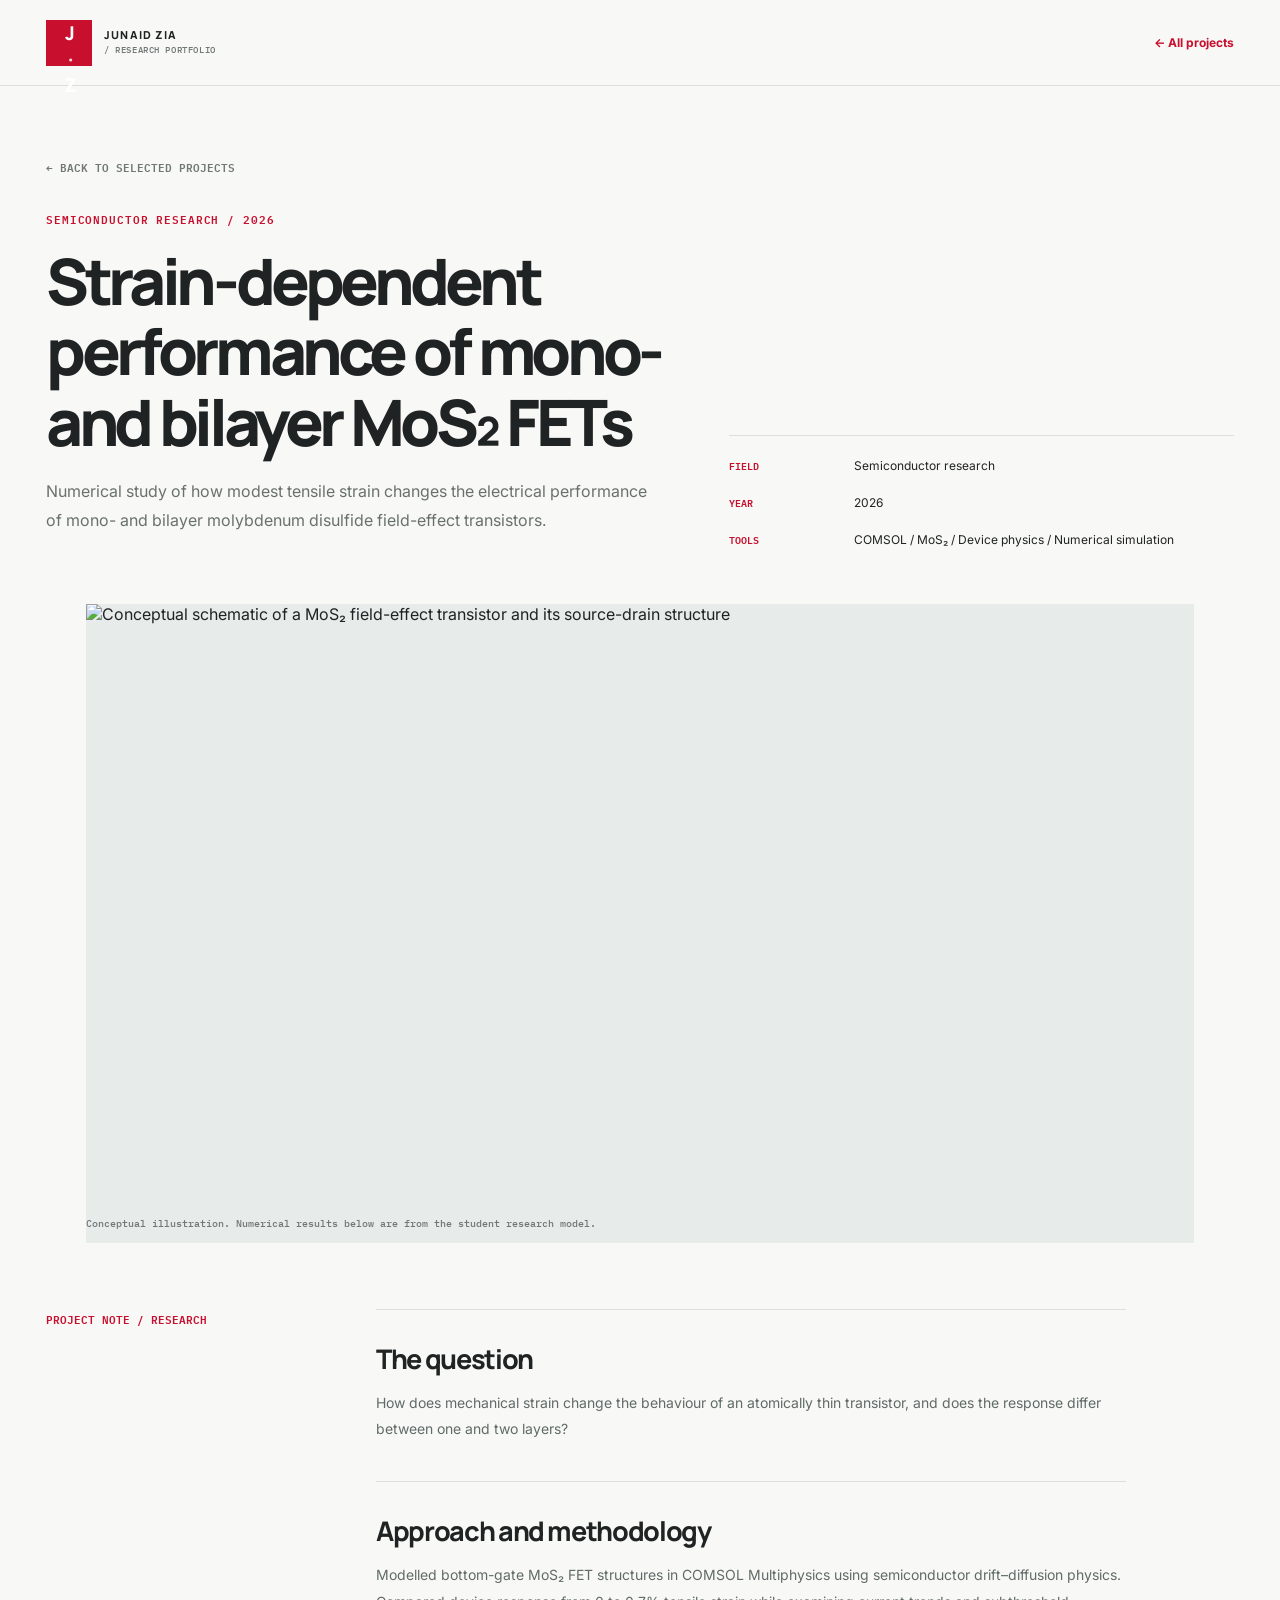
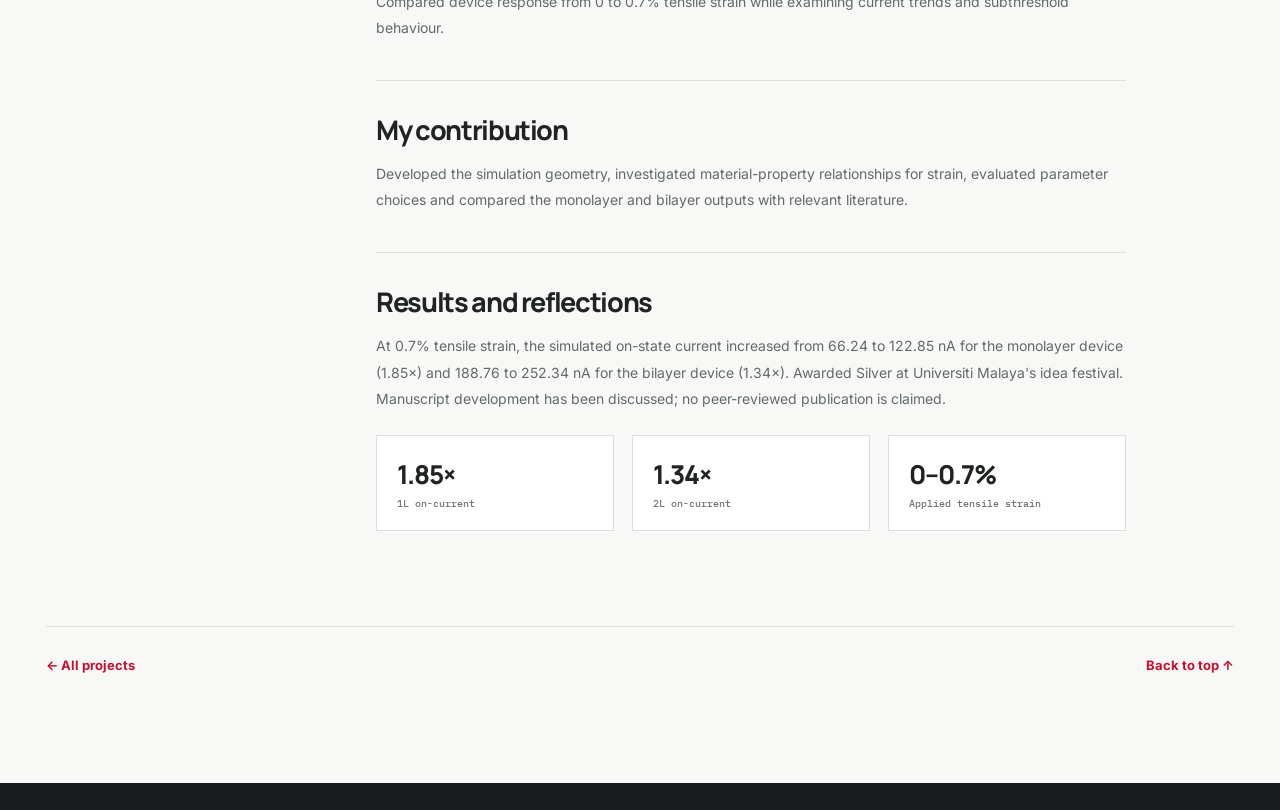
==== commit 1ca640a7: "Add files via upload" ====
--- a/research.html
+++ b/research.html
@@ -1,9 +1 @@
-<!DOCTYPE html>
-<html lang="en"><head><meta charset="UTF-8"><meta name="viewport" content="width=device-width,initial-scale=1"><meta name="theme-color" content="#07131a"><meta name="description" content="An undergraduate research case study on strain-dependent performance of monolayer and bilayer MoS₂ transistors, including numerical modelling and key results."><link rel="icon" href="favicon.svg" type="image/svg+xml"><link rel="preconnect" href="https://fonts.googleapis.com"><link rel="preconnect" href="https://fonts.gstatic.com" crossorigin><link href="https://fonts.googleapis.com/css2?family=DM+Sans:wght@400;450;500;600;700&family=Space+Grotesk:wght@400;500;600;700&family=IBM+Plex+Mono:wght@400;500;600&display=swap" rel="stylesheet"><link rel="stylesheet" href="styles.css"><title>MoS₂ Field-Effect Transistors — Research Case Study | Junaid Zia</title></head>
-<body><a class="skip-link" href="#main">Skip to content</a><header class="site-header"><div class="container nav-bar"><a href="index.html" class="brand"><span class="brand-mark">J<span class="mark-slit">/</span>Z<span class="brand-dot">.</span></span><span class="brand-sub">RESEARCH<br>PORTFOLIO</span></a><nav class="nav-links" id="site-nav" aria-label="Main navigation"><a href="index.html#work">Research</a><a href="index.html#projects">Projects</a><a href="index.html#experience">Background</a><a href="index.html#about">About</a></nav><a href="index.html#connect" class="nav-cta">LET'S CONNECT <span aria-hidden="true">↗</span></a><button class="menu-toggle" type="button" aria-label="Open navigation" aria-expanded="false" aria-controls="site-nav"><span></span><span></span></button></div></header>
-<main id="main"><section class="article-hero"><div class="container"><a class="article-back" href="index.html#work">← BACK TO PORTFOLIO</a><div class="article-label">RESEARCH NOTE 001 <span>/</span> SEMICONDUCTOR DEVICE MODELLING</div><h1>What happens when we <em>strain</em> an atomically thin transistor?</h1><p class="article-deck">A numerical study comparing strain-dependent characteristics of monolayer and bilayer molybdenum disulfide (MoS₂) field-effect transistors.</p><div class="article-meta"><span>JUNAID ZIA</span><span>FINAL YEAR PROJECT · UNIVERSITI MALAYA</span><span>2026</span></div></div></section>
-<section class="article-body"><div class="container article-layout"><aside class="article-aside"><div class="side-sticky"><span class="side-label">ON THIS PAGE</span><a href="#question">01 / The question</a><a href="#model">02 / Numerical model</a><a href="#findings">03 / What changed</a><a href="#interpretation">04 / Interpretation</a><a href="#next">05 / Next steps</a><div class="aside-callout"><span>PROJECT OUTCOME</span><strong>A grade</strong><small>6-credit final year project</small><strong>Silver Award</strong><small>UM idea festival</small></div></div></aside><div class="article-content"><section id="question" class="article-block"><span class="article-number">01 — THE QUESTION</span><h2>Can mechanical strain meaningfully alter electrical performance?</h2><p>Atomically thin semiconductors are attractive research platforms because their electronic properties can respond to external influences. I investigated one such influence — tensile strain — and compared the response of single-layer and double-layer MoS₂ transistor channels.</p><p>The goal was not to report a fabricated device. It was to use a physics-based simulation to explore how the assumptions and semiconductor material parameters translated into measurable device-level trends.</p><div class="research-pullquote">“Compare the same physical question across two channel thicknesses — and account for the differences.”</div></section>
-<section id="model" class="article-block"><span class="article-number">02 — THE NUMERICAL MODEL</span><h2>Starting with the physics.</h2><p>Using COMSOL Multiphysics and the Semiconductor Module, I developed two-dimensional device models based on electrostatic potential and charge-carrier continuity relationships. I examined the current response while varying tensile strain from 0 to 0.7%.</p><div class="research-parameter-card"><div class="param-title"><span>DEVICE / MODEL PARAMETERS</span><span>SELECTED VALUES</span></div><div class="parameter-grid"><div><small>CHANNEL MATERIAL</small><strong>MoS₂</strong></div><div><small>CHANNEL LENGTH</small><strong>3.5 µm</strong></div><div><small>CHANNEL WIDTH</small><strong>6.8 µm</strong></div><div><small>GATE OXIDE</small><strong>300 nm SiO₂</strong></div><div><small>MONOLAYER THICKNESS</small><strong>0.7 nm</strong></div><div><small>BILAYER THICKNESS</small><strong>1.4 nm</strong></div><div><small>STRAIN RANGE</small><strong>0–0.7%</strong></div><div><small>MODELLING APPROACH</small><strong>2D drift–diffusion</strong></div></div></div><p>The modelling demanded careful choices about device geometry, operating conditions, and material-property relationships. It also required checking whether each simulated trend had a physically defensible interpretation.</p></section>
-<section id="findings" class="article-block"><span class="article-number">03 — THE FINDINGS</span><h2>Both channels improved, but not by the same amount.</h2><p>At the simulated endpoint of 0.7% tensile strain, the on-state current increased in both channel types. The monolayer showed the greater <em>relative</em> gain, while the bilayer maintained the greater absolute current.</p><div class="research-data-table"><div class="data-header"><span>CHANNEL</span><span>0% STRAIN</span><span>0.7% STRAIN</span><span>RELATIVE CHANGE</span></div><div class="data-row"><strong>1L MoS₂</strong><span>66.24 nA</span><span>122.85 nA</span><em>+85%</em></div><div class="data-row"><strong>2L MoS₂</strong><span>188.76 nA</span><span>252.34 nA</span><em>+34%</em></div></div><div class="finding-stats"><div><strong>1.85×</strong><p>Monolayer current ratio</p></div><div><strong>1.34×</strong><p>Bilayer current ratio</p></div></div><p>The comparison also highlighted an important trade-off: simulated subthreshold swing increased with strain in both models. An improved on-current did not automatically imply improvement across every performance metric.</p><div class="research-data-table swing-table"><div class="data-header"><span>CHANNEL</span><span>0% STRAIN</span><span>0.7% STRAIN</span></div><div class="data-row"><strong>1L SS</strong><span>68.80 mV/dec</span><span>71.84 mV/dec</span></div><div class="data-row"><strong>2L SS</strong><span>66.22 mV/dec</span><span>73.79 mV/dec</span></div></div><p class="small-note">All figures are selected numerical simulation results from the undergraduate project, not fabricated-device measurements. Only the reported endpoints are shown; intermediate data have not been inferred.</p></section>
-<section id="interpretation" class="article-block"><span class="article-number">04 — INTERPRETATION</span><h2>A useful answer should explain <em>why.</em></h2><p>My emphasis was on translating material-property assumptions into device-level electrical behaviour, then comparing the strength of that response between layer counts. The task was to understand the relationship, not only generate curves.</p><p>This project developed my confidence in physics-guided modelling, simulation debugging, evaluating parameter sensitivity, and communicating results with appropriate caveats. It also demonstrated why a single favourable metric should not be presented as a complete performance improvement.</p></section>
-<section id="next" class="article-block"><span class="article-number">05 — WHERE THIS LEADS</span><h2>From undergraduate modelling to deeper device research.</h2><p>I'm interested in continuing research on semiconductor device behaviour, electronic materials, and numerical techniques that connect physical models with engineering design. Future work could investigate additional transport assumptions, broader bias conditions, and comparisons with experimental literature and measurements.</p><p>This case study represents undergraduate research work and does not claim a published journal article. A research publication is under consideration with the academic supervisor.</p><a href="index.html#projects" class="button button-primary"><span>Explore my other projects</span><span class="button-arrow" aria-hidden="true">↗</span></a></section></div></div></section></main><footer class="footer"><div class="container footer-layout"><a href="index.html" class="footer-brand">JZ<span>.</span></a><span>JUNAID ZIA · RESEARCH & ENGINEERING</span><span>2026</span><a href="index.html">← PORTFOLIO</a></div></footer><script src="script.js" defer></script></body></html>
+<!doctype html><html lang="en"><head><meta charset="utf-8"><meta name="viewport" content="width=device-width,initial-scale=1"><meta http-equiv="refresh" content="0;url=project.html?project=mos2-transistors"><title>Research moved — Junaid Zia</title></head><body><p>Research page moved to <a href="project.html?project=mos2-transistors">the new MoS₂ project detail page</a>.</p></body></html>
